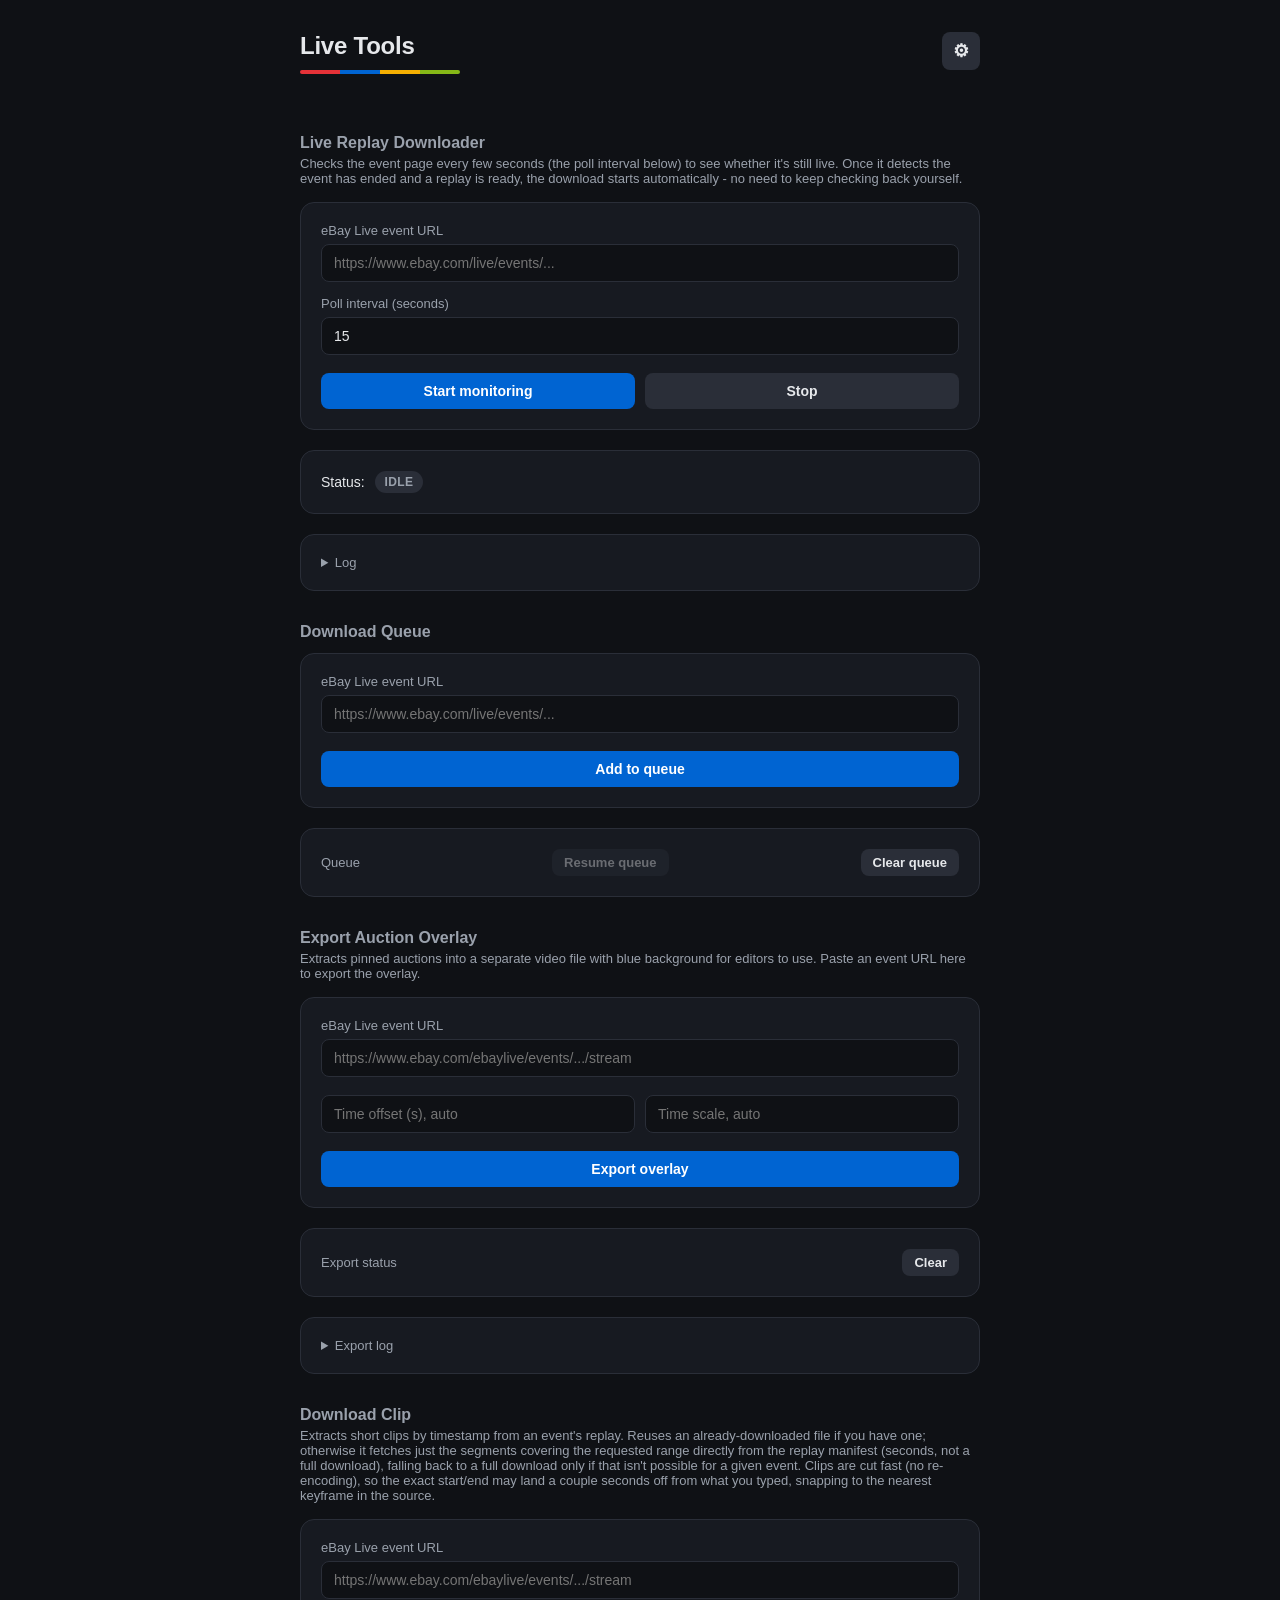
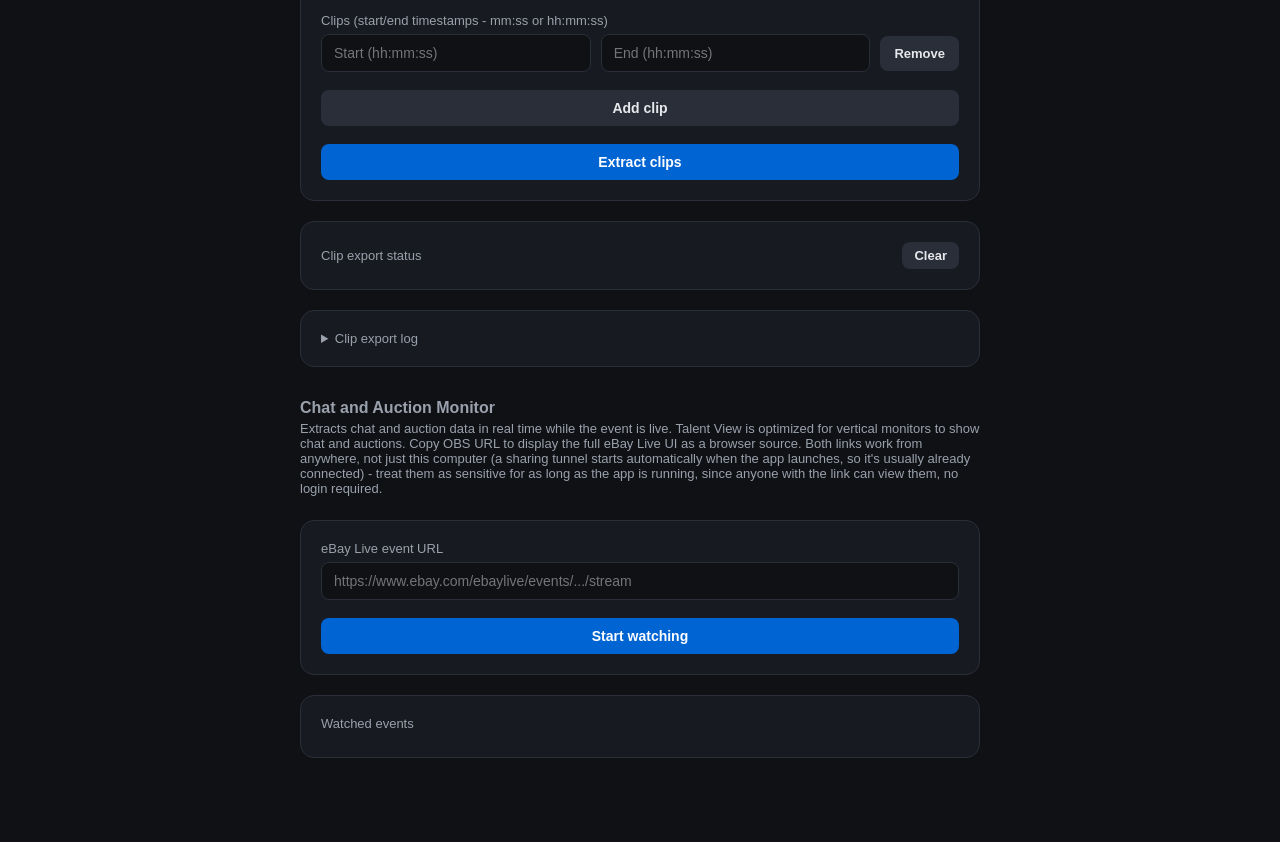
==== static/index.html @ f9d898f2 "Move tunnel status badge below description, grey out Start Watching until connected Drops the redund" ====
<!DOCTYPE html>
<html lang="en">
<head>
<meta charset="UTF-8">
<meta name="viewport" content="width=device-width, initial-scale=1.0">
<title>Live Tools</title>
<link rel="icon" type="image/png" sizes="32x32" href="/static/favicon-32.png">
<link rel="icon" type="image/png" sizes="16x16" href="/static/favicon-16.png">
<link rel="stylesheet" href="/static/app.css">
</head>
<body>
  <div class="container">
    <div class="header-row">
      <div>
        <h1>Live Tools</h1>
        <div class="brand-bar"><span></span><span></span><span></span><span></span></div>
      </div>

      <div class="settings-menu">
        <button id="settingsGearBtn" class="icon-btn" type="button" aria-label="Settings" title="Settings">⚙</button>
        <div id="settingsDropdown" class="settings-dropdown hidden">
          <label for="downloadsDirInput">Downloads folder</label>
          <p style="color: #9aa1ac; font-size: 12px; margin: -4px 0 10px;">
            Where replay downloads, clip exports, and auction overlay exports are saved.
          </p>
          <input id="downloadsDirInput" type="text" placeholder="/Users/you/Downloads/eBay Live Tools" />

          <div class="actions">
            <button id="saveSettingsBtn">Save</button>
          </div>

          <div class="settings-divider"></div>

          <div class="status-row" style="margin-bottom: 0;">
            <span id="appVersionLabel" class="version-label"></span>
            <button id="checkUpdatesBtn" class="secondary" type="button">Check for Updates</button>
          </div>
          <div id="updateResultText" class="update-result"></div>
        </div>
      </div>
    </div>

    <h2>Live Replay Downloader</h2>
    <p style="color: #9aa1ac; font-size: 13px; margin: -8px 0 16px;">
      Checks the event page every few seconds (the poll interval below) to see whether
      it's still live. Once it detects the event has ended and a replay is ready, the
      download starts automatically - no need to keep checking back yourself.
    </p>

    <div class="card">
      <label for="url">eBay Live event URL</label>
      <input id="url" type="text" placeholder="https://www.ebay.com/live/events/..." />

      <label for="interval">Poll interval (seconds)</label>
      <input id="interval" type="number" value="15" min="3" />

      <div class="actions">
        <button id="startBtn">Start monitoring</button>
        <button id="stopBtn" class="secondary">Stop</button>
      </div>
    </div>

    <div class="card">
      <div class="status-row">
        <span>Status:</span>
        <span id="statusBadge" class="badge badge-idle">IDLE</span>
      </div>

      <div id="m3u8Row" class="hidden">
        <label>Manifest URL</label>
        <input id="m3u8Url" type="text" readonly />
      </div>

      <div id="progressRow" class="hidden">
        <label>Download progress</label>
        <div class="progress-bar">
          <div id="progressFill" class="progress-fill" style="width: 0%"></div>
        </div>
        <span id="progressLabel">0%</span>
      </div>

      <div id="downloadRow" class="hidden">
        <a id="downloadLink" href="#" download>Download replay file</a>
      </div>
    </div>

    <div class="card">
      <details class="log-details">
        <summary>Log</summary>
        <div id="log" class="log"></div>
      </details>
    </div>

    <h2>Download Queue</h2>

    <div class="card">
      <label for="queueUrl">eBay Live event URL</label>
      <input id="queueUrl" type="text" placeholder="https://www.ebay.com/live/events/..." />

      <div class="actions">
        <button id="queueAddBtn">Add to queue</button>
      </div>
    </div>

    <div class="card">
      <div class="status-row">
        <label style="margin: 0;">Queue</label>
        <span id="queuePausedBadge" class="badge badge-skipped hidden">PAUSED</span>
        <button id="resumeQueueBtn" class="secondary" disabled>Resume queue</button>
        <button id="clearQueueBtn" class="secondary">Clear queue</button>
      </div>
      <div id="queueList" class="queue-list"></div>
    </div>

    <h2>Export Auction Overlay</h2>
    <p style="color: #9aa1ac; font-size: 13px; margin: -8px 0 16px;">
      Extracts pinned auctions into a separate video file with blue background for editors
      to use. Paste an event URL here to export the overlay.
    </p>

    <div class="card">
      <label for="overlayExportEventUrl">eBay Live event URL</label>
      <input id="overlayExportEventUrl" type="text" placeholder="https://www.ebay.com/ebaylive/events/.../stream" />

      <div class="actions">
        <input id="overlayExportTimeOffset" type="number" step="0.1" placeholder="Time offset (s), auto" title="Seconds to add to the video's timeline before mapping onto the event's auction data. Leave blank to use the automatic scale-only estimate." />
        <input id="overlayExportTimeScale" type="number" step="0.0001" placeholder="Time scale, auto" title="Multiplier applied to the video's timeline before mapping onto the event's auction data. Leave blank to use the automatic scale-only estimate." />
      </div>

      <div class="actions">
        <button id="overlayExportBtn">Export overlay</button>
      </div>
    </div>

    <div class="card">
      <div class="status-row">
        <label style="margin: 0;">Export status</label>
        <span id="overlayExportStatusBadge" class="badge badge-idle hidden">IDLE</span>
        <button id="overlayExportClearBtn" class="secondary">Clear</button>
      </div>

      <div id="overlayExportProgressRow" class="hidden">
        <label>Export progress</label>
        <div class="progress-bar">
          <div id="overlayExportProgressFill" class="progress-fill" style="width: 0%"></div>
        </div>
        <span id="overlayExportProgressLabel">0%</span>
      </div>

      <div id="overlayExportDownloadRow" class="hidden">
        <a id="overlayExportDownloadLink" href="#" download>Download overlay video</a>
      </div>
    </div>

    <div class="card">
      <details class="log-details">
        <summary>Export log</summary>
        <div id="overlayExportLog" class="log"></div>
      </details>
    </div>

    <h2>Download Clip</h2>
    <p style="color: #9aa1ac; font-size: 13px; margin: -8px 0 16px;">
      Extracts short clips by timestamp from an event's replay. Reuses an already-downloaded
      file if you have one; otherwise it fetches just the segments covering the requested
      range directly from the replay manifest (seconds, not a full download), falling back
      to a full download only if that isn't possible for a given event. Clips are cut fast
      (no re-encoding), so the exact start/end may land a couple seconds off from what you
      typed, snapping to the nearest keyframe in the source.
    </p>

    <div class="card">
      <label for="clipExportEventUrl">eBay Live event URL</label>
      <input id="clipExportEventUrl" type="text" placeholder="https://www.ebay.com/ebaylive/events/.../stream" />

      <label>Clips (start/end timestamps - mm:ss or hh:mm:ss)</label>
      <div id="clipRows"></div>

      <div class="actions">
        <button id="clipAddRowBtn" class="secondary" type="button">Add clip</button>
      </div>

      <div class="actions">
        <button id="clipExportBtn">Extract clips</button>
      </div>
    </div>

    <div class="card">
      <div class="status-row">
        <label style="margin: 0;">Clip export status</label>
        <span id="clipExportStatusBadge" class="badge badge-idle hidden">IDLE</span>
        <button id="clipExportClearBtn" class="secondary">Clear</button>
      </div>

      <div id="clipExportProgressRow" class="hidden">
        <label>Export progress</label>
        <div class="progress-bar">
          <div id="clipExportProgressFill" class="progress-fill" style="width: 0%"></div>
        </div>
        <span id="clipExportProgressLabel">0%</span>
      </div>

      <div id="clipResultsList" class="queue-list"></div>
    </div>

    <div class="card">
      <details class="log-details">
        <summary>Clip export log</summary>
        <div id="clipExportLog" class="log"></div>
      </details>
    </div>

    <h2>Chat and Auction Monitor</h2>
    <p style="color: #9aa1ac; font-size: 13px; margin: -8px 0 10px;">
      Extracts chat and auction data in real time while the event is live. Talent View is
      optimized for vertical monitors to show chat and auctions. Copy OBS URL to display the
      full eBay Live UI as a browser source. Both links work from anywhere, not just this
      computer (a sharing tunnel starts automatically when the app launches, so it's usually
      already connected) - treat them as sensitive for as long as the app is running, since
      anyone with the link can view them, no login required.
    </p>
    <div class="status-row" style="margin: -2px 0 16px;">
      <span id="tunnelStatusBadge" class="badge badge-idle hidden">IDLE</span>
    </div>

    <div class="card">
      <label for="liveEventUrl">eBay Live event URL</label>
      <input id="liveEventUrl" type="text" placeholder="https://www.ebay.com/ebaylive/events/.../stream" />

      <div class="actions">
        <button id="liveStartBtn">Start watching</button>
      </div>
    </div>

    <div class="card">
      <label>Watched events</label>
      <div id="liveEventsList" class="queue-list"></div>
    </div>
  </div>

  <script src="/static/app.js"></script>
  <script src="/static/live.js"></script>
</body>
</html>
---- static/app.css ----
:root {
  --ebay-red: #e53238;
  --ebay-red-bright: #f54e54;
  --ebay-blue: #0064d2;
  --ebay-blue-bright: #4d9fff;
  --ebay-blue-hover: #0050a8;
  --ebay-yellow: #f5af02;
  --ebay-green: #86b817;
}

* {
  box-sizing: border-box;
}

body {
  margin: 0;
  font-family: -apple-system, BlinkMacSystemFont, "Segoe UI", Roboto, sans-serif;
  background: #0f1115;
  color: #e6e8eb;
}

.container {
  max-width: 720px;
  margin: 0 auto;
  padding: 32px 20px 64px;
}

h1 {
  font-size: 24px;
  font-weight: 800;
  letter-spacing: -0.01em;
  margin: 0 0 10px;
}

.header-row {
  display: flex;
  justify-content: space-between;
  align-items: flex-start;
  gap: 16px;
}

.settings-menu {
  position: relative;
  flex-shrink: 0;
}

.icon-btn {
  flex: none;
  width: 38px;
  height: 38px;
  padding: 0;
  display: flex;
  align-items: center;
  justify-content: center;
  font-size: 18px;
  line-height: 1;
  background: #2a2e38;
  color: #e6e8eb;
  border-radius: 8px;
}

.icon-btn:hover {
  background: #363c49;
}

.settings-dropdown {
  position: absolute;
  top: 100%;
  right: 0;
  margin-top: 8px;
  width: 280px;
  z-index: 10;
  background: #171a21;
  border: 1px solid #2a2e38;
  border-radius: 14px;
  padding: 16px;
  box-shadow: 0 12px 28px rgba(0, 0, 0, 0.45);
}

.settings-divider {
  border-top: 1px solid #2a2e38;
  margin: 16px 0;
}

.version-label {
  color: #565d6b;
  font-size: 12px;
}

.update-result {
  margin-top: 10px;
  font-size: 13px;
  color: #9aa1ac;
}

.update-result a {
  color: var(--ebay-blue-bright);
  font-weight: 600;
  text-decoration: none;
}

/* A quiet nod to eBay's four logo colors, without pulling in an actual
   logo/image asset - just a thin brand-colored bar under the title. */
.brand-bar {
  display: flex;
  width: 160px;
  height: 4px;
  border-radius: 999px;
  overflow: hidden;
  margin-bottom: 28px;
}
.brand-bar span {
  flex: 1;
}
.brand-bar span:nth-child(1) { background: var(--ebay-red); }
.brand-bar span:nth-child(2) { background: var(--ebay-blue); }
.brand-bar span:nth-child(3) { background: var(--ebay-yellow); }
.brand-bar span:nth-child(4) { background: var(--ebay-green); }

h2 {
  font-size: 16px;
  margin: 32px 0 12px;
  color: #9aa1ac;
}

.card {
  background: #171a21;
  border: 1px solid #2a2e38;
  border-radius: 14px;
  padding: 20px;
  margin-bottom: 20px;
}

label {
  display: block;
  font-size: 13px;
  color: #9aa1ac;
  margin-bottom: 6px;
  margin-top: 14px;
}

label:first-child {
  margin-top: 0;
}

input[type="text"],
input[type="number"],
select {
  width: 100%;
  padding: 10px 12px;
  background: #0f1115;
  border: 1px solid #2a2e38;
  border-radius: 8px;
  color: #e6e8eb;
  font-size: 14px;
}

input[type="text"]:focus,
input[type="number"]:focus,
select:focus {
  outline: none;
  border-color: var(--ebay-blue);
}

input[readonly] {
  color: #9aa1ac;
}

.actions {
  display: flex;
  gap: 10px;
  margin-top: 18px;
}

button {
  flex: 1;
  padding: 10px 16px;
  border-radius: 8px;
  border: none;
  font-size: 14px;
  font-weight: 600;
  cursor: pointer;
  background: var(--ebay-blue);
  color: white;
  transition: background 0.15s ease;
}

button:hover:not(:disabled) {
  background: var(--ebay-blue-hover);
}

button.secondary {
  background: #2a2e38;
  color: #e6e8eb;
}

button.secondary:hover:not(:disabled) {
  background: #363c49;
}

.status-row button {
  flex: none;
  margin-left: auto;
  padding: 6px 12px;
  font-size: 13px;
}

button:disabled {
  opacity: 0.4;
  cursor: not-allowed;
}

.status-row {
  display: flex;
  align-items: center;
  gap: 10px;
  font-size: 14px;
}

.badge {
  display: inline-block;
  padding: 4px 10px;
  border-radius: 999px;
  font-size: 12px;
  font-weight: 700;
  letter-spacing: 0.03em;
}

.badge-idle { background: #2a2e38; color: #9aa1ac; }
.badge-waiting { background: #3a2f12; color: var(--ebay-yellow); }
.badge-live { background: #1f3310; color: var(--ebay-green); }
.badge-ended { background: #3a2c18; color: #f97316; }
.badge-downloading { background: #0d2a4a; color: var(--ebay-blue-bright); }
.badge-done { background: #1f3310; color: var(--ebay-green); }
.badge-error { background: #3a1517; color: var(--ebay-red-bright); }
.badge-queued { background: #2a2e38; color: #9aa1ac; }
.badge-active { background: #0d2a4a; color: var(--ebay-blue-bright); }
.badge-skipped { background: #3a2f12; color: var(--ebay-yellow); }

.hidden {
  display: none;
}

.progress-bar {
  width: 100%;
  height: 10px;
  background: #0f1115;
  border-radius: 6px;
  overflow: hidden;
  border: 1px solid #2a2e38;
}

.progress-fill {
  height: 100%;
  background: var(--ebay-blue);
  transition: width 0.3s ease;
}

#progressLabel {
  display: block;
  margin-top: 6px;
  font-size: 12px;
  color: #9aa1ac;
}

.log-details summary {
  font-size: 13px;
  color: #9aa1ac;
  cursor: pointer;
  user-select: none;
}

.log-details[open] summary {
  margin-bottom: 14px;
}

.log {
  height: 240px;
  overflow-y: auto;
  background: #0f1115;
  border: 1px solid #2a2e38;
  border-radius: 6px;
  padding: 10px 12px;
  font-family: ui-monospace, SFMono-Regular, Menlo, monospace;
  font-size: 12px;
  line-height: 1.6;
  color: #9aa1ac;
}

.log-entry {
  white-space: pre-wrap;
  word-break: break-word;
}

.log-entry .ts {
  color: #565d6b;
  margin-right: 8px;
}

#downloadLink {
  display: inline-block;
  color: var(--ebay-blue-bright);
  font-weight: 600;
  text-decoration: none;
}

.queue-list {
  display: flex;
  flex-direction: column;
  gap: 8px;
  max-height: 260px;
  overflow-y: auto;
}

.queue-list-empty {
  color: #565d6b;
  font-size: 13px;
}

.queue-item {
  display: flex;
  align-items: center;
  justify-content: space-between;
  gap: 12px;
  padding: 8px 10px;
  background: #0f1115;
  border: 1px solid #2a2e38;
  border-radius: 6px;
}

.queue-item-url {
  font-family: ui-monospace, SFMono-Regular, Menlo, monospace;
  font-size: 12px;
  color: #9aa1ac;
  overflow: hidden;
  text-overflow: ellipsis;
  white-space: nowrap;
}

.live-event-item {
  display: flex;
  flex-direction: column;
  gap: 8px;
  padding: 10px 12px;
  background: #0f1115;
  border: 1px solid #2a2e38;
  border-radius: 6px;
}

.live-event-item-header {
  display: flex;
  align-items: center;
  justify-content: space-between;
  gap: 10px;
}

.live-event-item-id {
  font-family: ui-monospace, SFMono-Regular, Menlo, monospace;
  font-size: 13px;
}

.live-event-item-actions {
  display: flex;
  gap: 8px;
  align-items: center;
}

.live-event-item-actions button {
  flex: none;
  padding: 6px 12px;
  font-size: 12px;
}

.live-event-item-link {
  font-size: 12px;
  color: var(--ebay-blue-bright);
  text-decoration: none;
  font-weight: 600;
}

.clip-row {
  display: flex;
  gap: 10px;
  align-items: center;
  margin-bottom: 10px;
}

.clip-row input {
  flex: 1;
  margin-bottom: 0;
}

.clip-row button {
  flex: none;
  padding: 10px 14px;
  font-size: 13px;
}
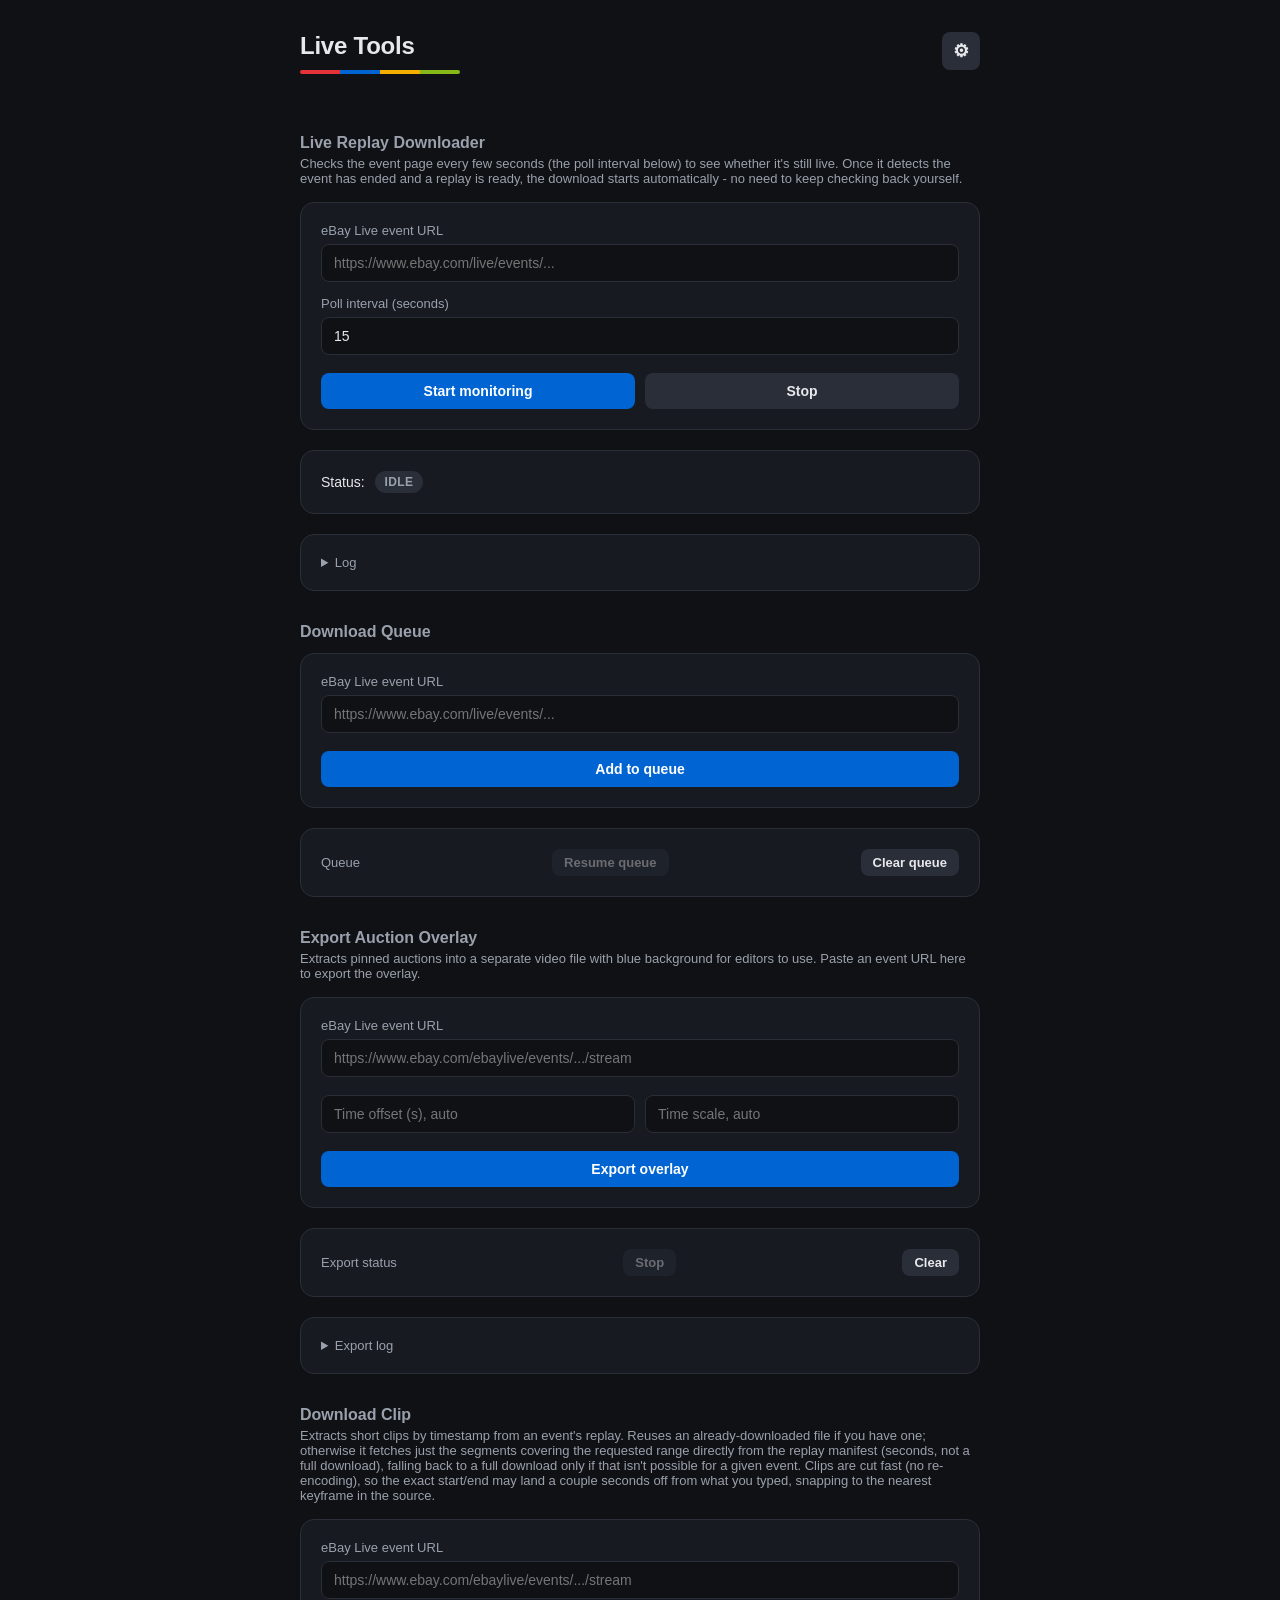
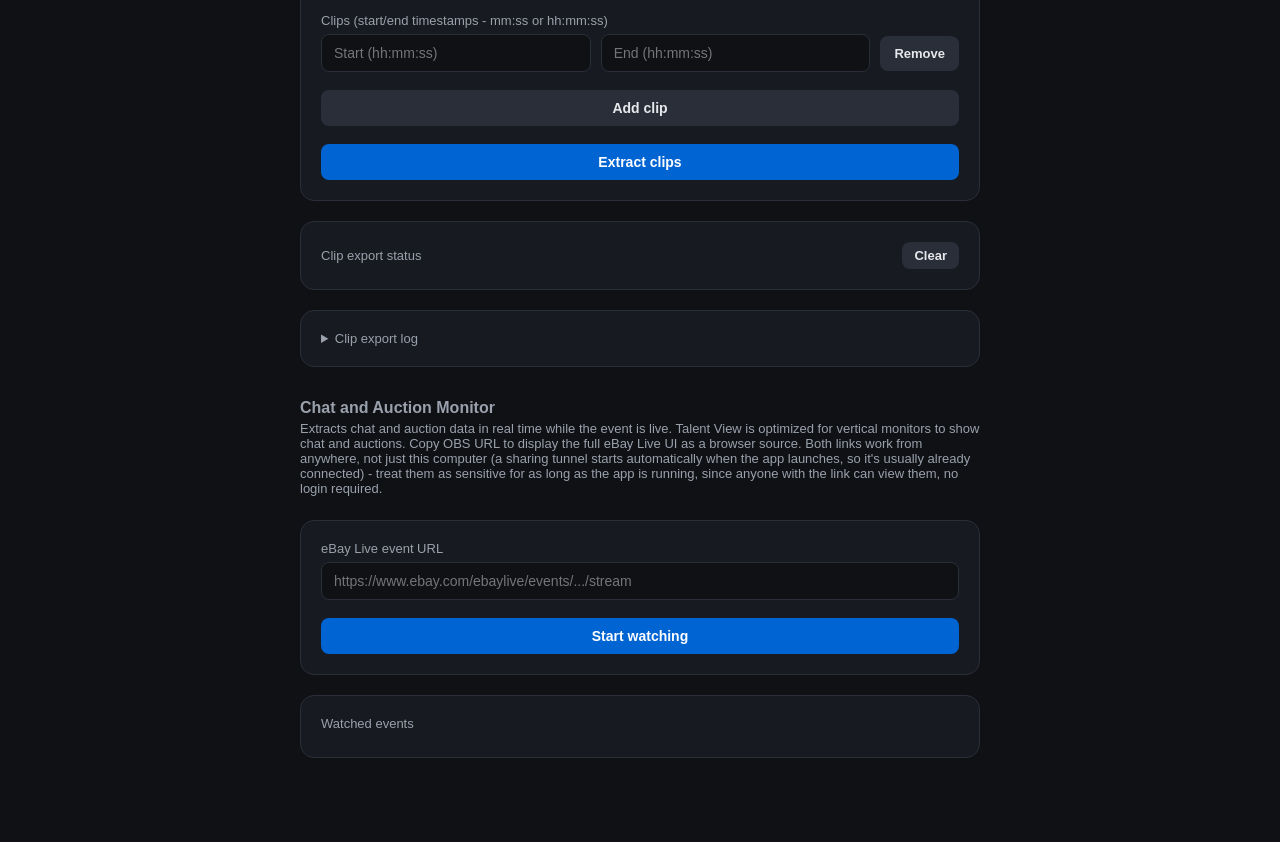
==== commit 872b85b6: "Fix Export Auction Overlay hanging for the rest of the event when eBay's backend stops responding mi" ====
--- a/static/index.html
+++ b/static/index.html
@@ -136,6 +136,7 @@
       <div class="status-row">
         <label style="margin: 0;">Export status</label>
         <span id="overlayExportStatusBadge" class="badge badge-idle hidden">IDLE</span>
+        <button id="overlayExportStopBtn" class="secondary" disabled>Stop</button>
         <button id="overlayExportClearBtn" class="secondary">Clear</button>
       </div>
 
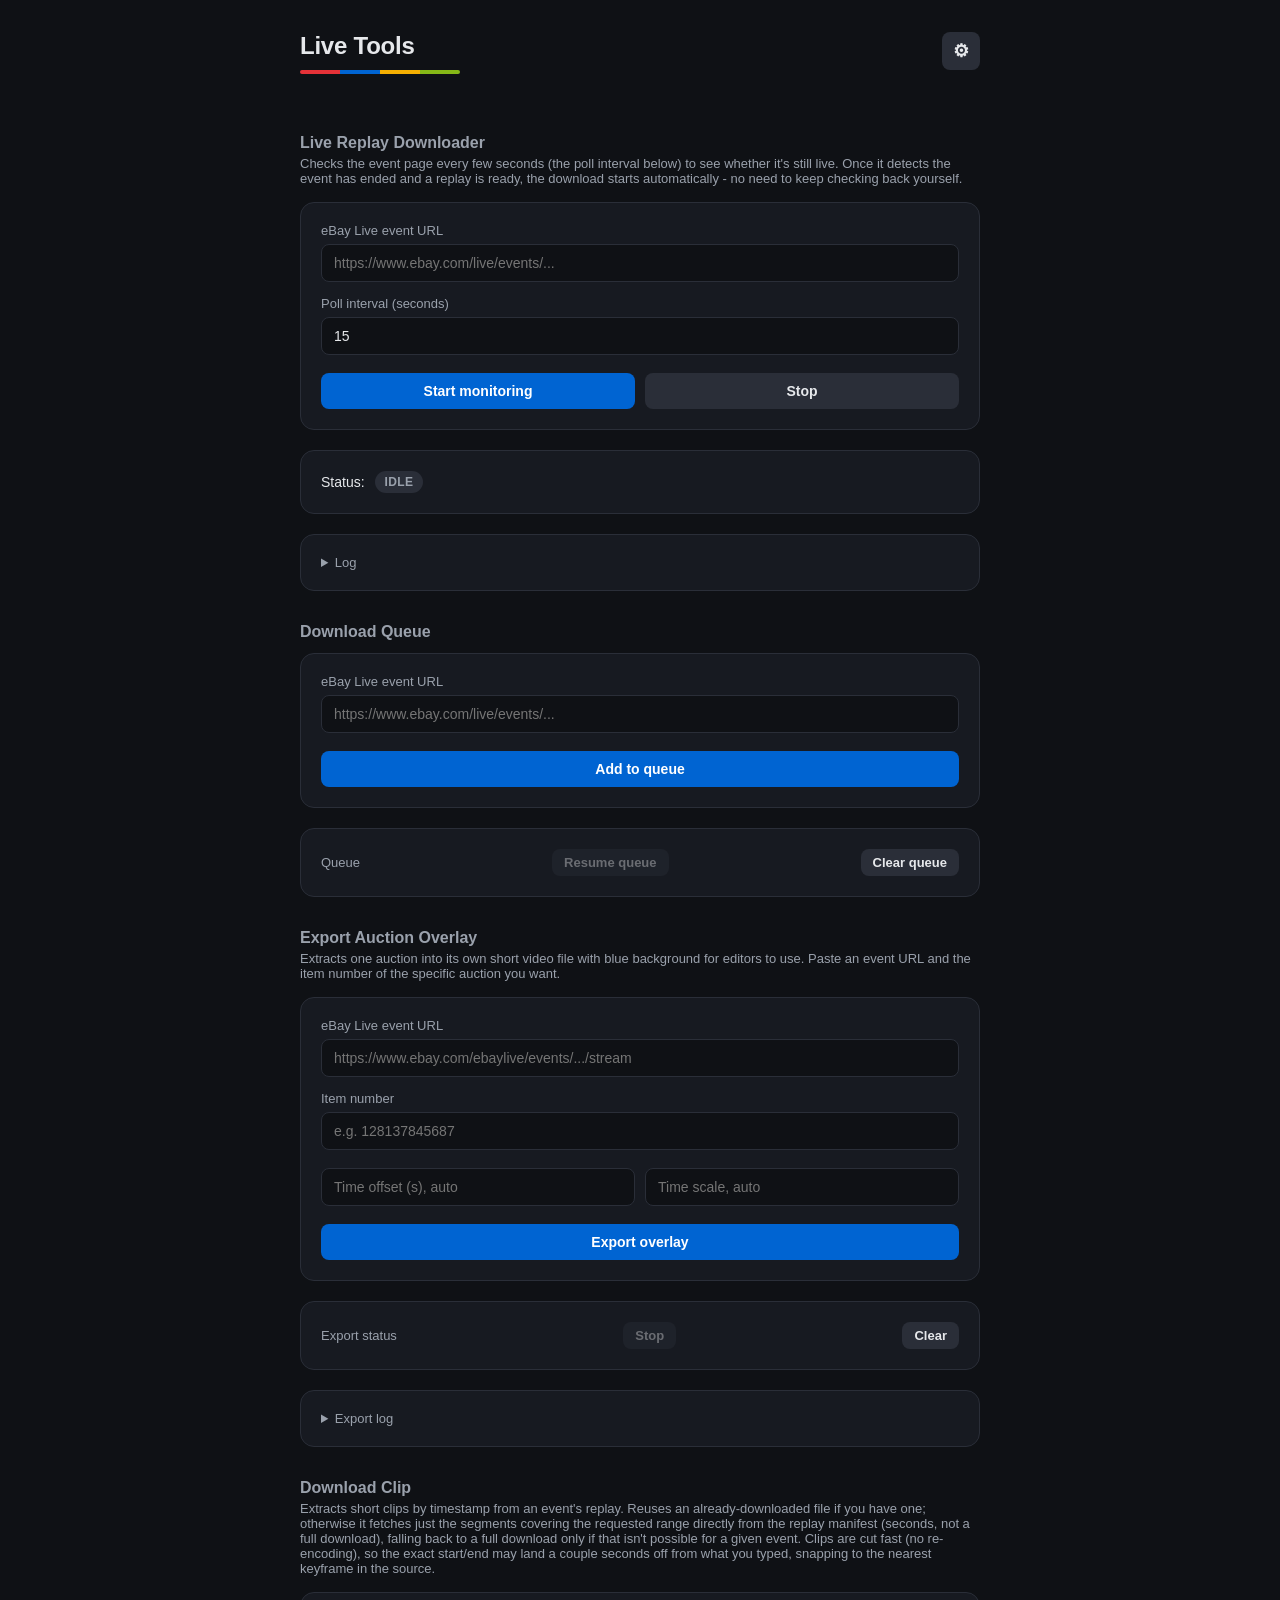
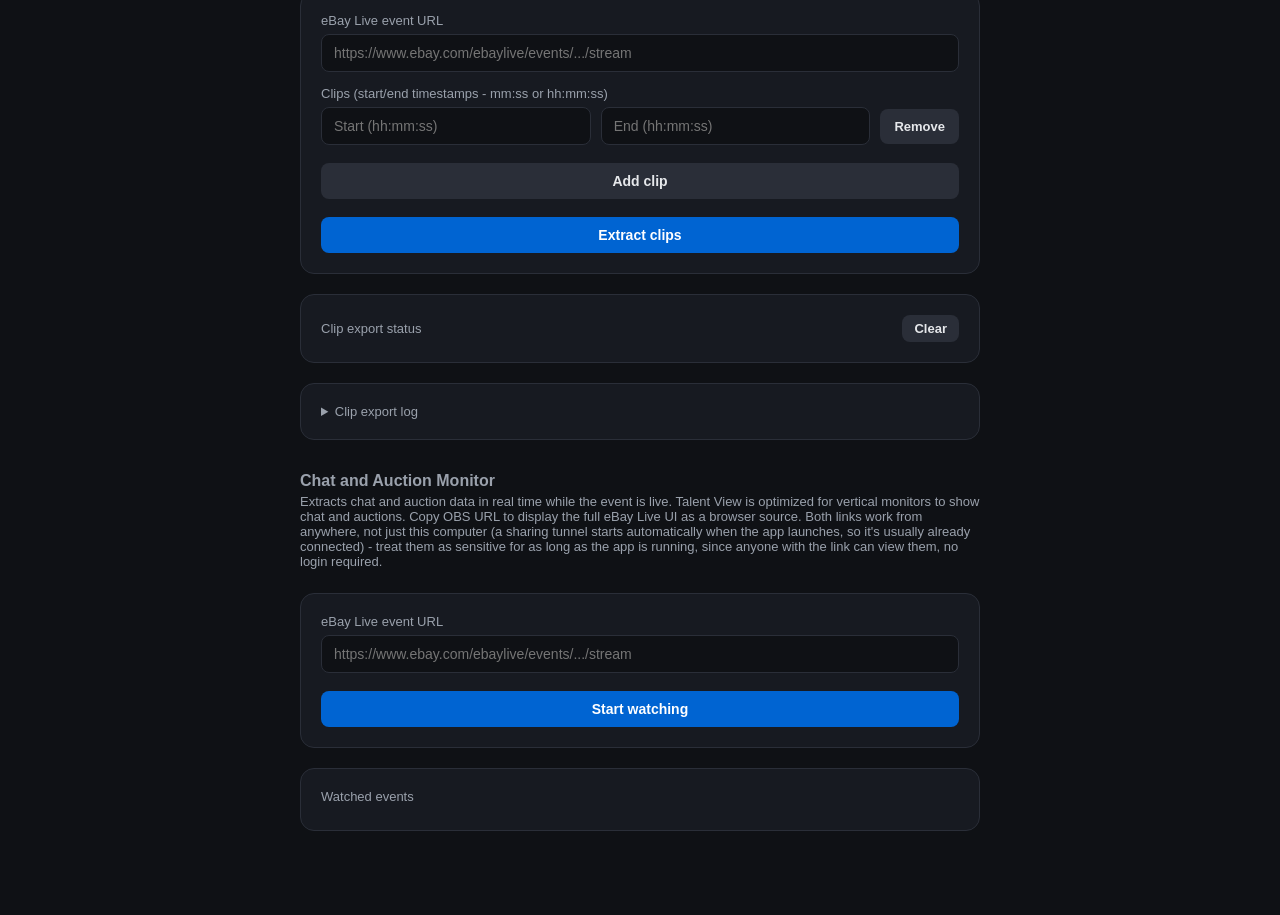
==== commit 56c1f378: "Replace whole-event overlay export with export-by-item-number Exporting the entire event's overlay w" ====
--- a/static/index.html
+++ b/static/index.html
@@ -114,13 +114,16 @@
 
     <h2>Export Auction Overlay</h2>
     <p style="color: #9aa1ac; font-size: 13px; margin: -8px 0 16px;">
-      Extracts pinned auctions into a separate video file with blue background for editors
-      to use. Paste an event URL here to export the overlay.
+      Extracts one auction into its own short video file with blue background for editors
+      to use. Paste an event URL and the item number of the specific auction you want.
     </p>
 
     <div class="card">
       <label for="overlayExportEventUrl">eBay Live event URL</label>
       <input id="overlayExportEventUrl" type="text" placeholder="https://www.ebay.com/ebaylive/events/.../stream" />
+
+      <label for="overlayExportListingId">Item number</label>
+      <input id="overlayExportListingId" type="text" placeholder="e.g. 128137845687" />
 
       <div class="actions">
         <input id="overlayExportTimeOffset" type="number" step="0.1" placeholder="Time offset (s), auto" title="Seconds to add to the video's timeline before mapping onto the event's auction data. Leave blank to use the automatic scale-only estimate." />
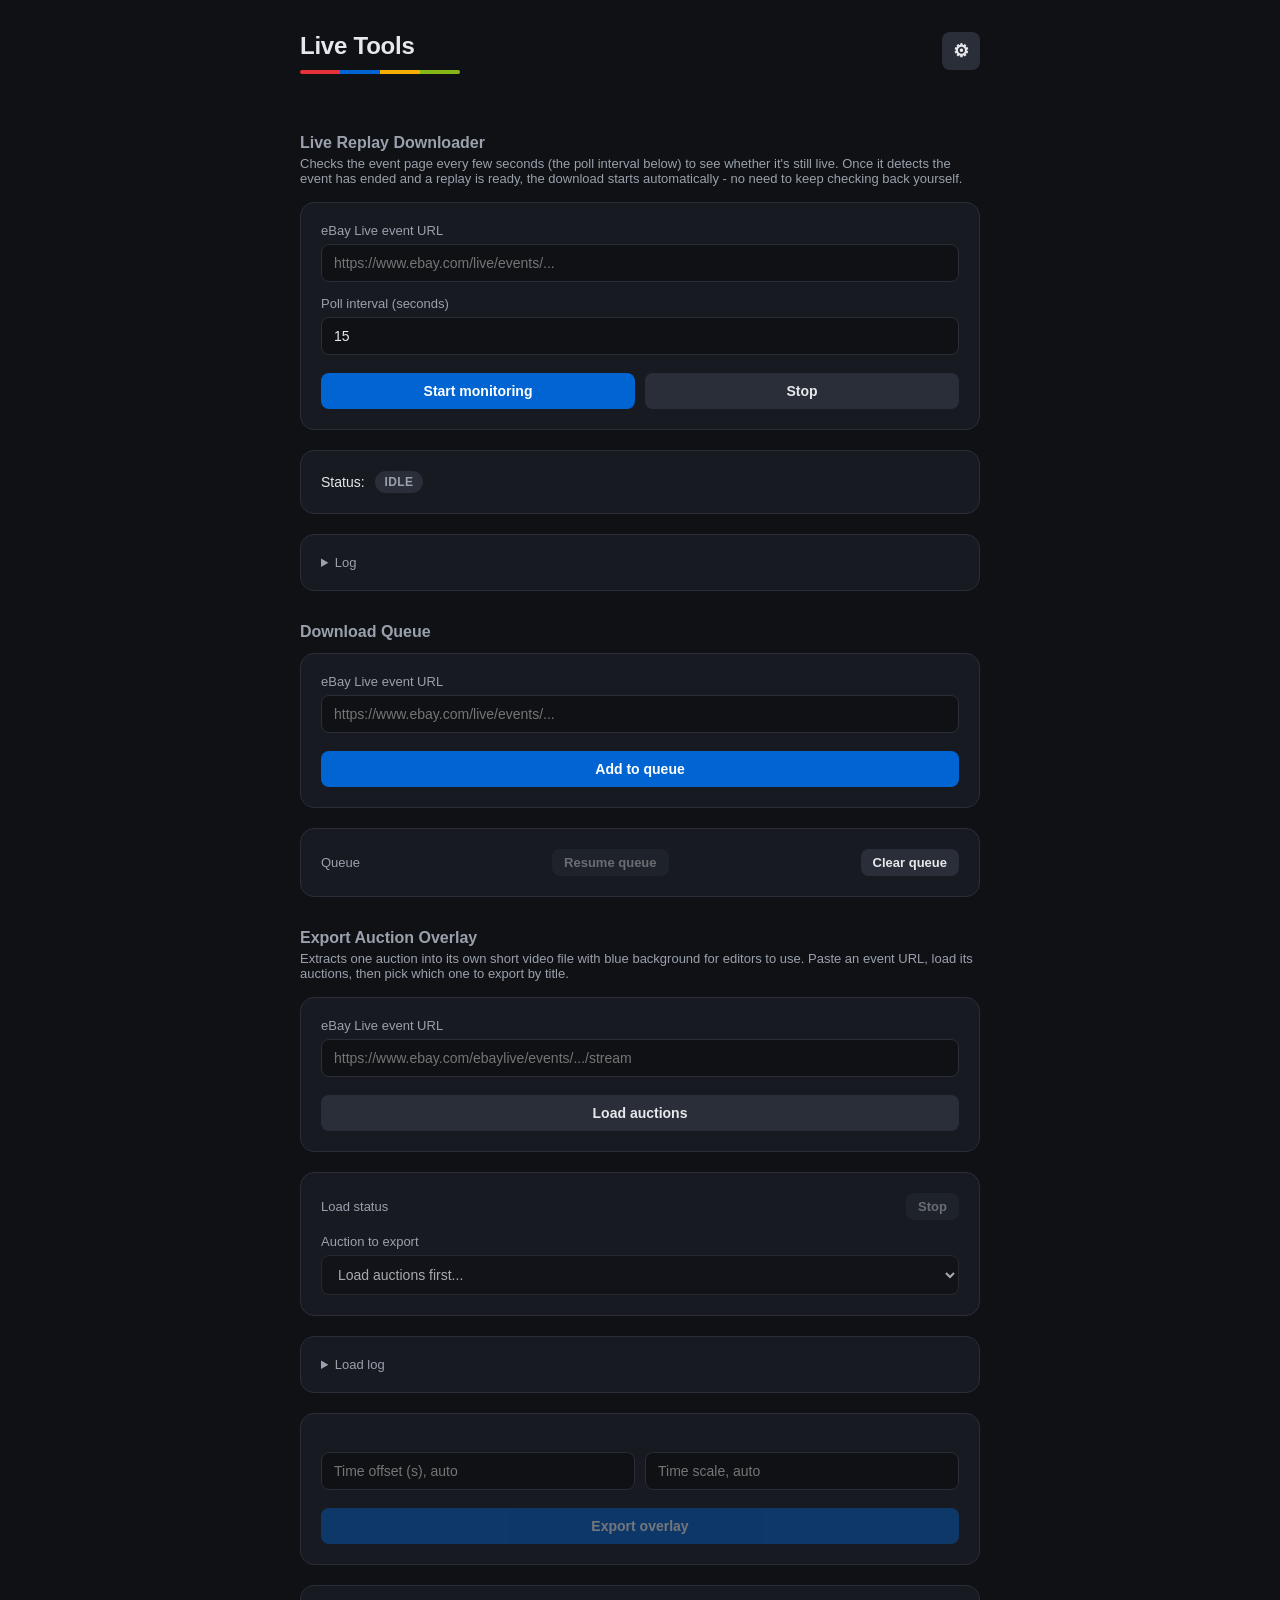
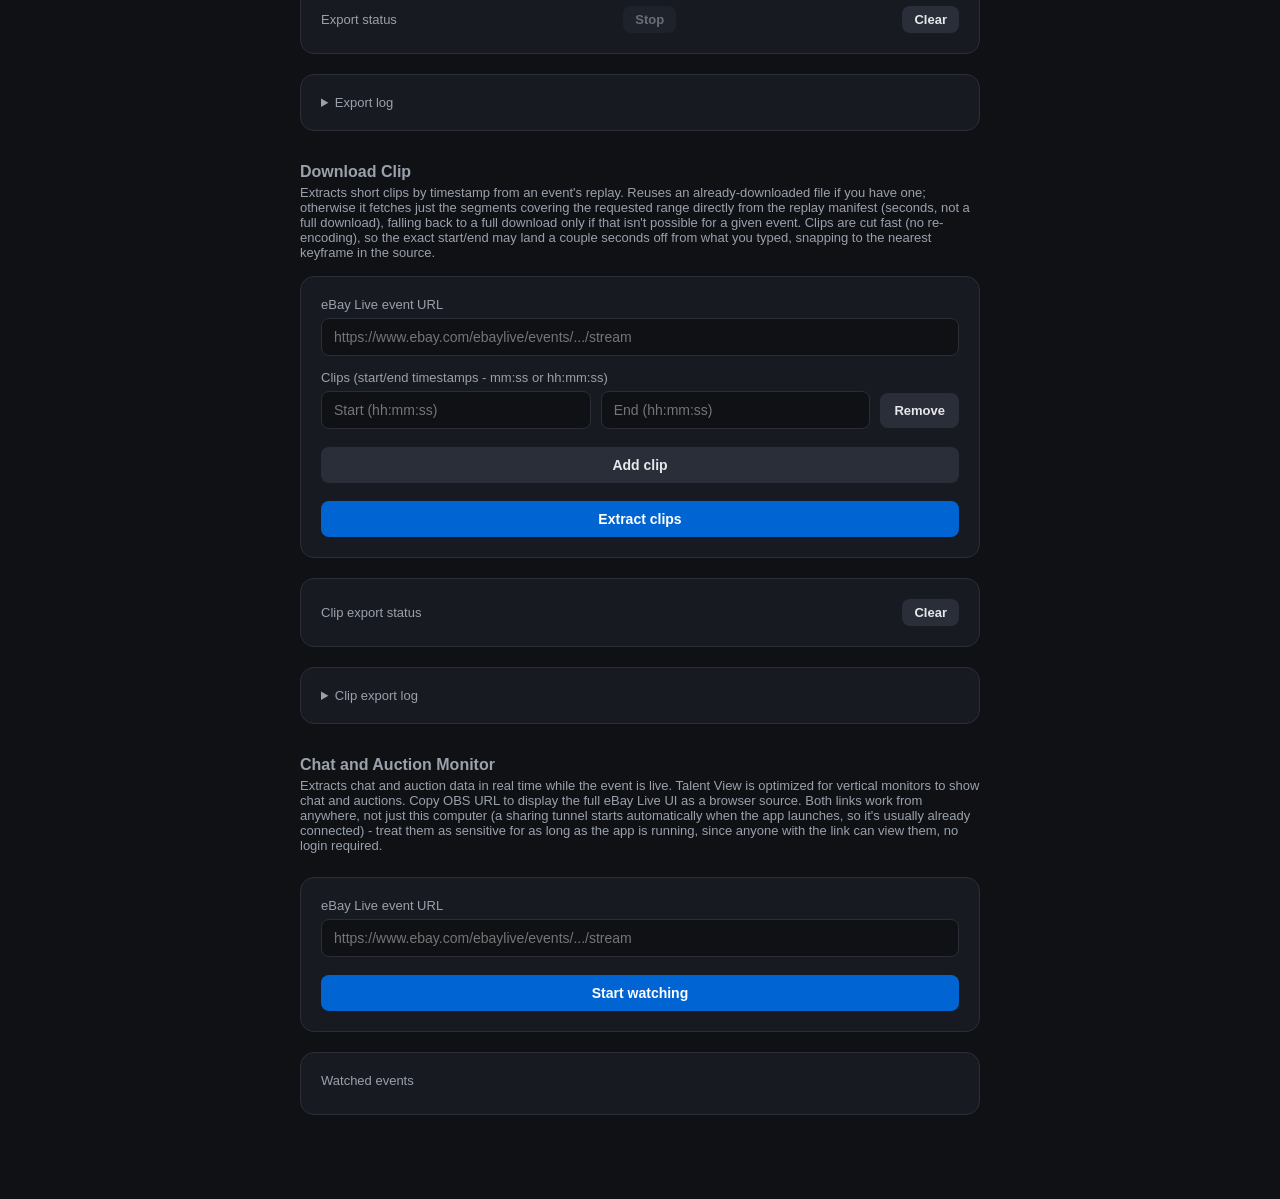
==== commit ddd8ce7c: "Replace item-number input with a title dropdown, fetched once and cached Typing an item number requi" ====
--- a/static/index.html
+++ b/static/index.html
@@ -115,23 +115,54 @@
     <h2>Export Auction Overlay</h2>
     <p style="color: #9aa1ac; font-size: 13px; margin: -8px 0 16px;">
       Extracts one auction into its own short video file with blue background for editors
-      to use. Paste an event URL and the item number of the specific auction you want.
+      to use. Paste an event URL, load its auctions, then pick which one to export by title.
     </p>
 
     <div class="card">
       <label for="overlayExportEventUrl">eBay Live event URL</label>
       <input id="overlayExportEventUrl" type="text" placeholder="https://www.ebay.com/ebaylive/events/.../stream" />
 
-      <label for="overlayExportListingId">Item number</label>
-      <input id="overlayExportListingId" type="text" placeholder="e.g. 128137845687" />
-
+      <div class="actions">
+        <button id="overlayItemsLoadBtn" class="secondary" type="button">Load auctions</button>
+      </div>
+    </div>
+
+    <div class="card">
+      <div class="status-row">
+        <label style="margin: 0;">Load status</label>
+        <span id="overlayItemsStatusBadge" class="badge badge-idle hidden">IDLE</span>
+        <button id="overlayItemsStopBtn" class="secondary" disabled>Stop</button>
+      </div>
+
+      <div id="overlayItemsProgressRow" class="hidden">
+        <label>Load progress</label>
+        <div class="progress-bar">
+          <div id="overlayItemsProgressFill" class="progress-fill" style="width: 0%"></div>
+        </div>
+        <span id="overlayItemsProgressLabel">0%</span>
+      </div>
+
+      <label for="overlayExportListingSelect">Auction to export</label>
+      <select id="overlayExportListingSelect" disabled>
+        <option value="">Load auctions first...</option>
+      </select>
+    </div>
+
+    <div class="card">
+      <details class="log-details">
+        <summary>Load log</summary>
+        <div id="overlayItemsLog" class="log"></div>
+      </details>
+    </div>
+
+    <div class="card">
       <div class="actions">
         <input id="overlayExportTimeOffset" type="number" step="0.1" placeholder="Time offset (s), auto" title="Seconds to add to the video's timeline before mapping onto the event's auction data. Leave blank to use the automatic scale-only estimate." />
         <input id="overlayExportTimeScale" type="number" step="0.0001" placeholder="Time scale, auto" title="Multiplier applied to the video's timeline before mapping onto the event's auction data. Leave blank to use the automatic scale-only estimate." />
       </div>
 
       <div class="actions">
-        <button id="overlayExportBtn">Export overlay</button>
+        <button id="overlayExportBtn" disabled>Export overlay</button>
       </div>
     </div>
 
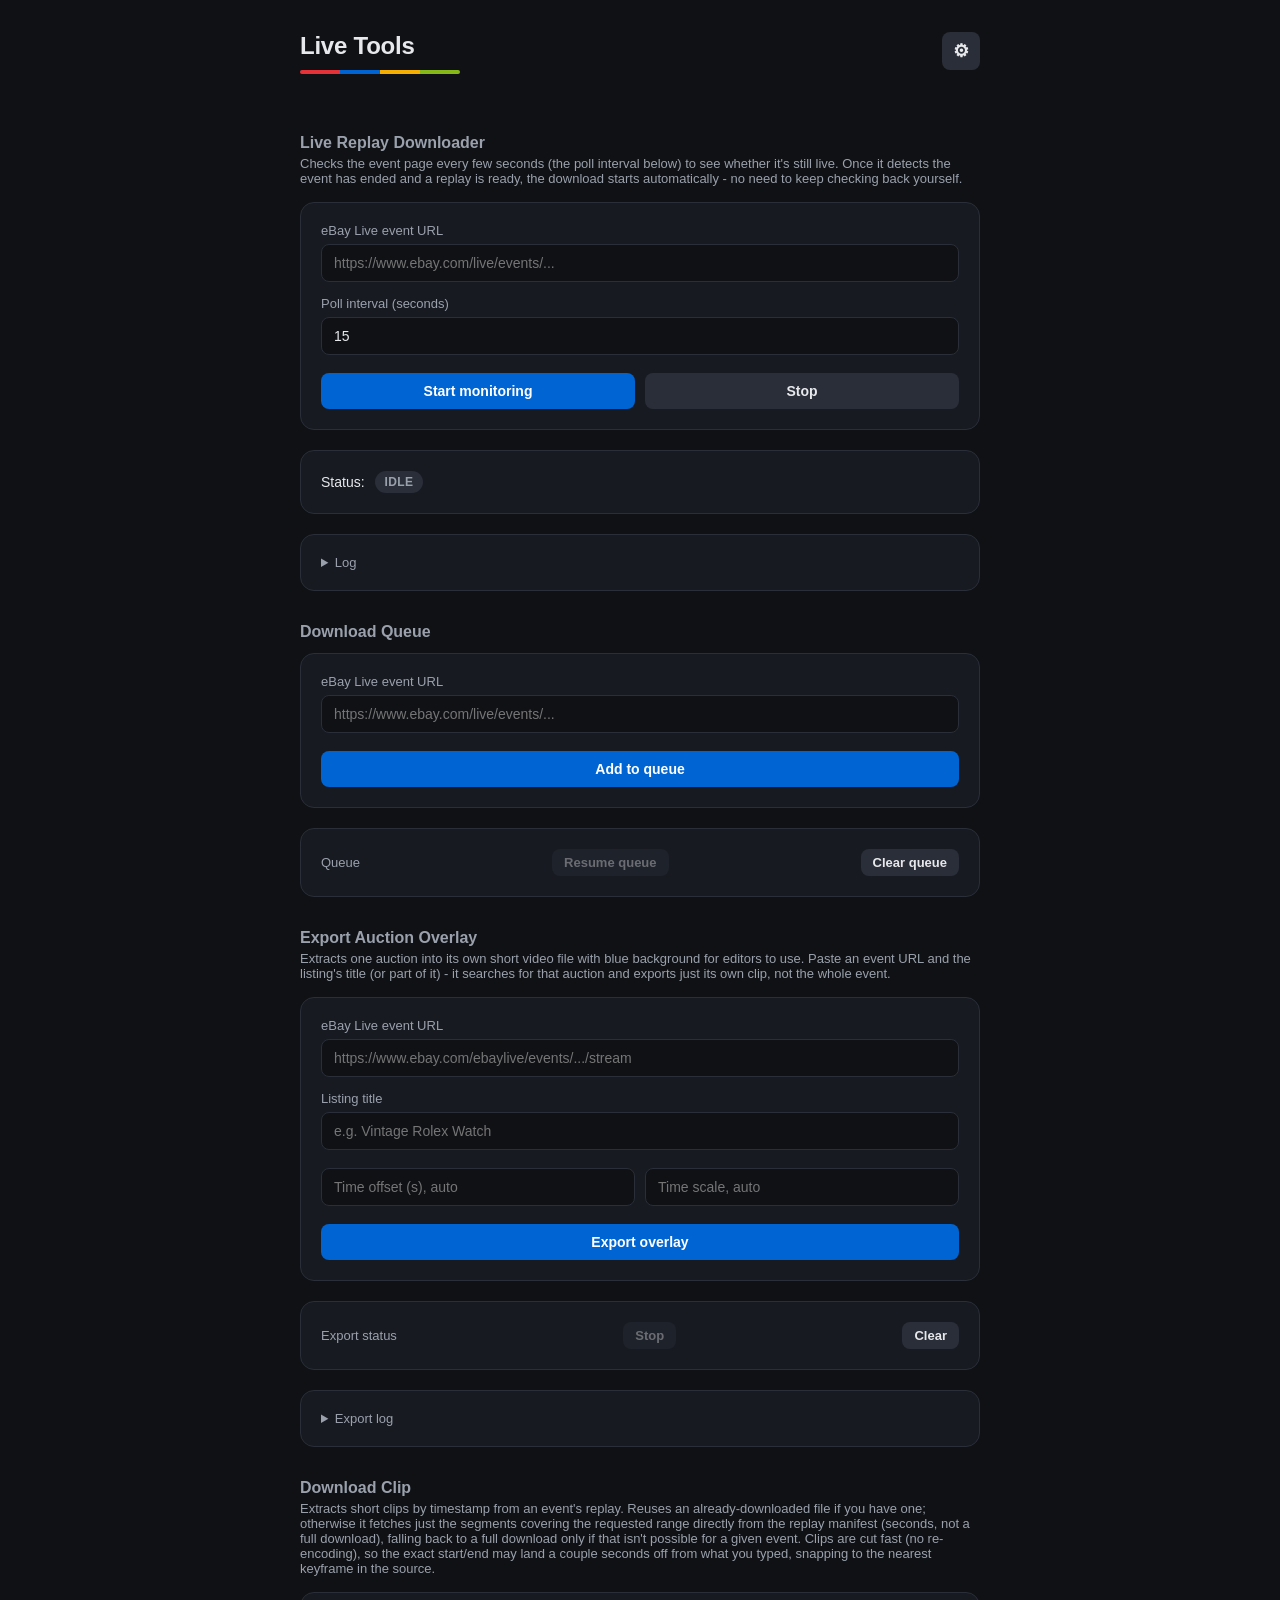
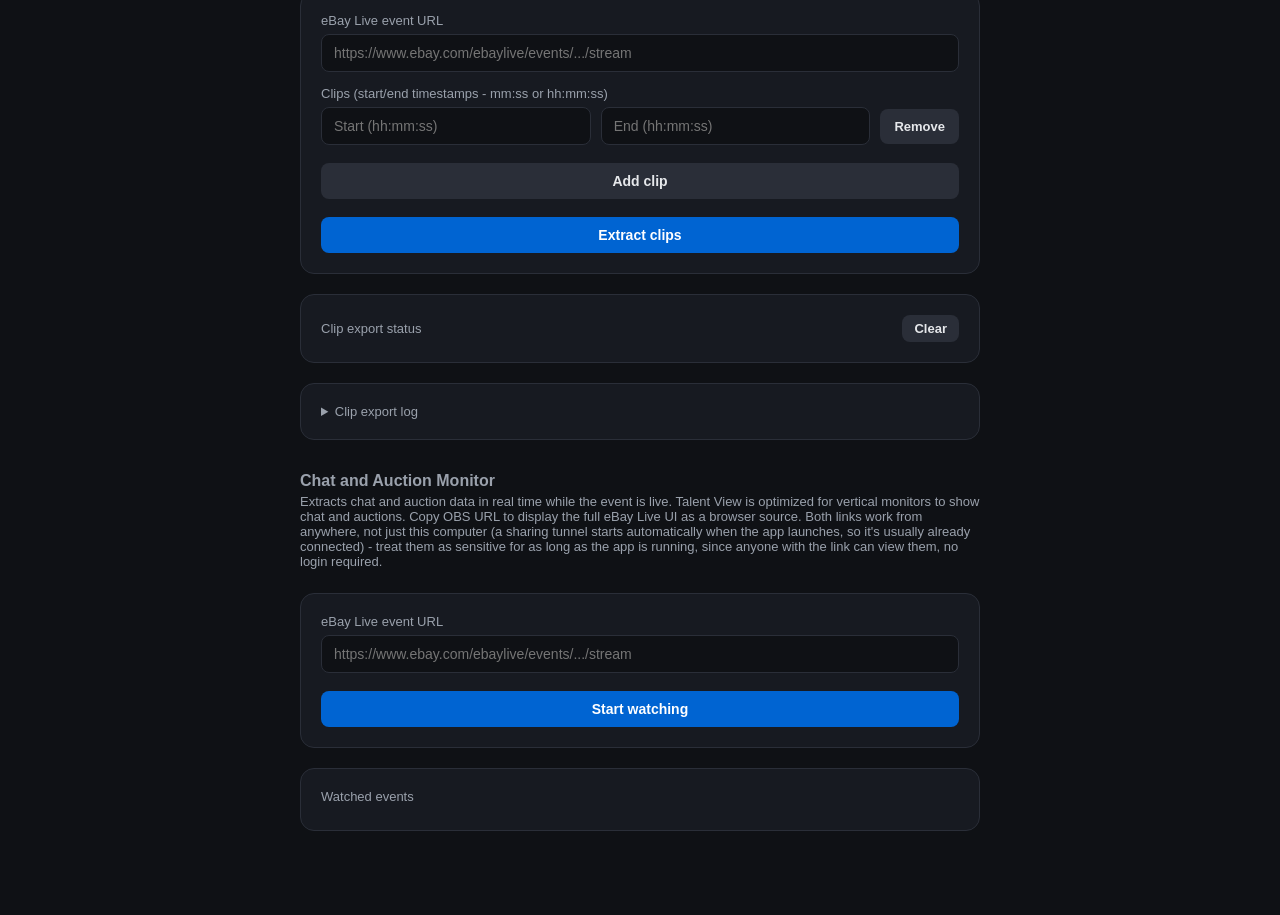
==== commit 39fad30a: "Replace the item-number dropdown with a title search that stops early The dropdown still required th" ====
--- a/static/index.html
+++ b/static/index.html
@@ -115,54 +115,24 @@
     <h2>Export Auction Overlay</h2>
     <p style="color: #9aa1ac; font-size: 13px; margin: -8px 0 16px;">
       Extracts one auction into its own short video file with blue background for editors
-      to use. Paste an event URL, load its auctions, then pick which one to export by title.
+      to use. Paste an event URL and the listing's title (or part of it) - it searches for
+      that auction and exports just its own clip, not the whole event.
     </p>
 
     <div class="card">
       <label for="overlayExportEventUrl">eBay Live event URL</label>
       <input id="overlayExportEventUrl" type="text" placeholder="https://www.ebay.com/ebaylive/events/.../stream" />
 
-      <div class="actions">
-        <button id="overlayItemsLoadBtn" class="secondary" type="button">Load auctions</button>
-      </div>
-    </div>
-
-    <div class="card">
-      <div class="status-row">
-        <label style="margin: 0;">Load status</label>
-        <span id="overlayItemsStatusBadge" class="badge badge-idle hidden">IDLE</span>
-        <button id="overlayItemsStopBtn" class="secondary" disabled>Stop</button>
-      </div>
-
-      <div id="overlayItemsProgressRow" class="hidden">
-        <label>Load progress</label>
-        <div class="progress-bar">
-          <div id="overlayItemsProgressFill" class="progress-fill" style="width: 0%"></div>
-        </div>
-        <span id="overlayItemsProgressLabel">0%</span>
-      </div>
-
-      <label for="overlayExportListingSelect">Auction to export</label>
-      <select id="overlayExportListingSelect" disabled>
-        <option value="">Load auctions first...</option>
-      </select>
-    </div>
-
-    <div class="card">
-      <details class="log-details">
-        <summary>Load log</summary>
-        <div id="overlayItemsLog" class="log"></div>
-      </details>
-    </div>
-
-    <div class="card">
+      <label for="overlayExportTitleQuery">Listing title</label>
+      <input id="overlayExportTitleQuery" type="text" placeholder="e.g. Vintage Rolex Watch" />
+
       <div class="actions">
         <input id="overlayExportTimeOffset" type="number" step="0.1" placeholder="Time offset (s), auto" title="Seconds to add to the video's timeline before mapping onto the event's auction data. Leave blank to use the automatic scale-only estimate." />
         <input id="overlayExportTimeScale" type="number" step="0.0001" placeholder="Time scale, auto" title="Multiplier applied to the video's timeline before mapping onto the event's auction data. Leave blank to use the automatic scale-only estimate." />
       </div>
 
       <div class="actions">
-        <button id="overlayExportBtn" disabled>Export overlay</button>
+        <button id="overlayExportBtn">Export overlay</button>
       </div>
     </div>
 
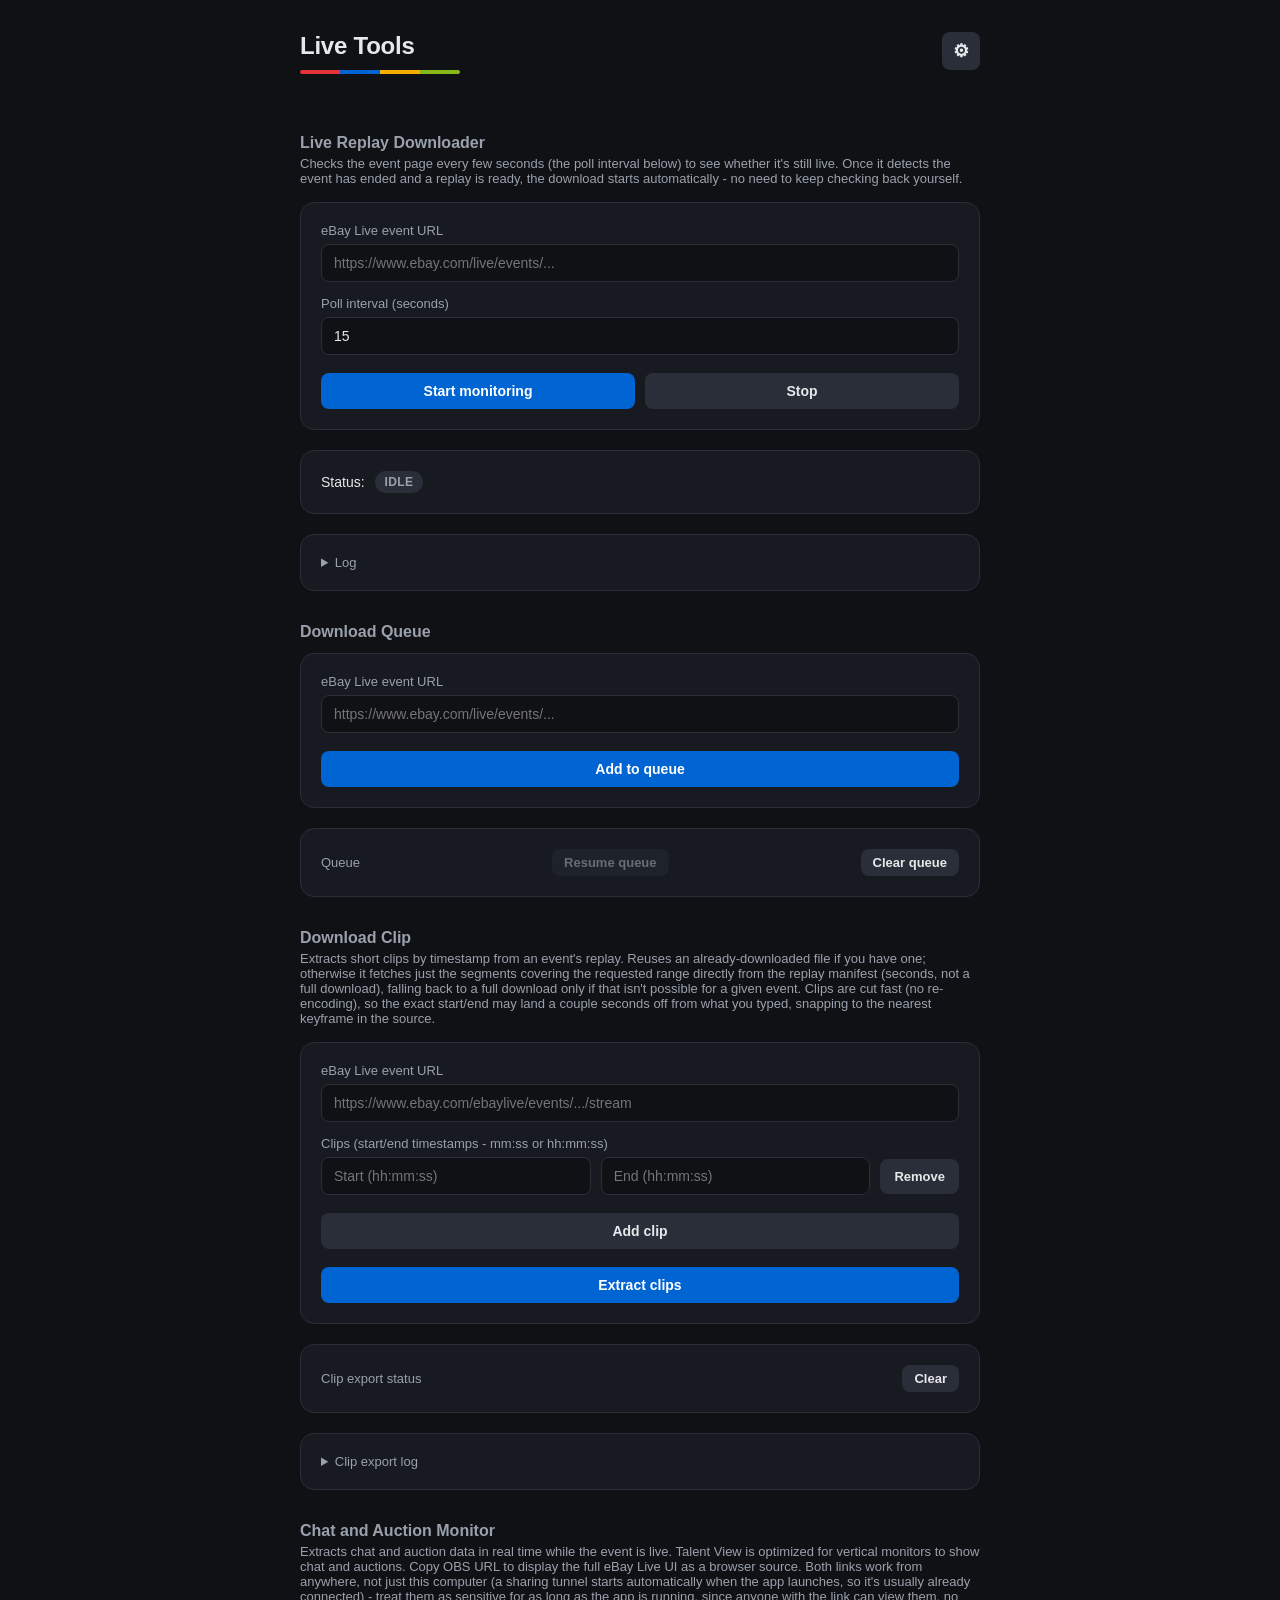
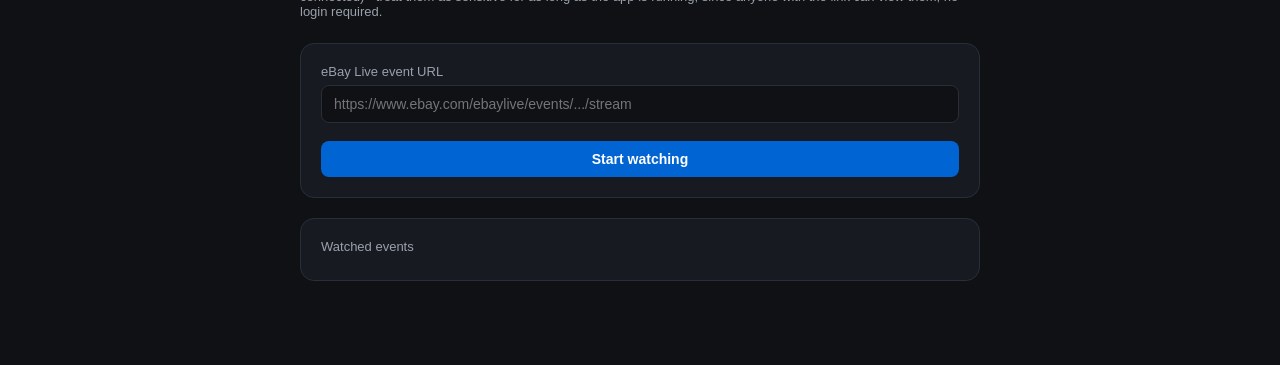
==== commit 5806abcb: "Keep Export Auction Overlay dev-server-only, out of the next release Its design is still actively ch" ====
--- a/static/index.html
+++ b/static/index.html
@@ -112,56 +112,60 @@
       <div id="queueList" class="queue-list"></div>
     </div>
 
-    <h2>Export Auction Overlay</h2>
-    <p style="color: #9aa1ac; font-size: 13px; margin: -8px 0 16px;">
-      Extracts one auction into its own short video file with blue background for editors
-      to use. Paste an event URL and the listing's title (or part of it) - it searches for
-      that auction and exports just its own clip, not the whole event.
-    </p>
-
-    <div class="card">
-      <label for="overlayExportEventUrl">eBay Live event URL</label>
-      <input id="overlayExportEventUrl" type="text" placeholder="https://www.ebay.com/ebaylive/events/.../stream" />
-
-      <label for="overlayExportTitleQuery">Listing title</label>
-      <input id="overlayExportTitleQuery" type="text" placeholder="e.g. Vintage Rolex Watch" />
-
-      <div class="actions">
-        <input id="overlayExportTimeOffset" type="number" step="0.1" placeholder="Time offset (s), auto" title="Seconds to add to the video's timeline before mapping onto the event's auction data. Leave blank to use the automatic scale-only estimate." />
-        <input id="overlayExportTimeScale" type="number" step="0.0001" placeholder="Time scale, auto" title="Multiplier applied to the video's timeline before mapping onto the event's auction data. Leave blank to use the automatic scale-only estimate." />
-      </div>
-
-      <div class="actions">
-        <button id="overlayExportBtn">Export overlay</button>
-      </div>
-    </div>
-
-    <div class="card">
-      <div class="status-row">
-        <label style="margin: 0;">Export status</label>
-        <span id="overlayExportStatusBadge" class="badge badge-idle hidden">IDLE</span>
-        <button id="overlayExportStopBtn" class="secondary" disabled>Stop</button>
-        <button id="overlayExportClearBtn" class="secondary">Clear</button>
-      </div>
-
-      <div id="overlayExportProgressRow" class="hidden">
-        <label>Export progress</label>
-        <div class="progress-bar">
-          <div id="overlayExportProgressFill" class="progress-fill" style="width: 0%"></div>
-        </div>
-        <span id="overlayExportProgressLabel">0%</span>
-      </div>
-
-      <div id="overlayExportDownloadRow" class="hidden">
-        <a id="overlayExportDownloadLink" href="#" download>Download overlay video</a>
-      </div>
-    </div>
-
-    <div class="card">
-      <details class="log-details">
-        <summary>Export log</summary>
-        <div id="overlayExportLog" class="log"></div>
-      </details>
+    <div id="overlayExportSection" class="hidden">
+      <h2>Export Auction Overlay</h2>
+      <p style="color: #9aa1ac; font-size: 13px; margin: -8px 0 16px;">
+        Extracts one auction into its own short video file with blue background for editors
+        to use. Paste an event URL and the listing's title (or part of it) - it searches for
+        that auction and exports just its own clip, not the whole event.
+        <strong>Dev-server-only for now</strong> while this feature's design is still settling -
+        it won't appear in the packaged app.
+      </p>
+
+      <div class="card">
+        <label for="overlayExportEventUrl">eBay Live event URL</label>
+        <input id="overlayExportEventUrl" type="text" placeholder="https://www.ebay.com/ebaylive/events/.../stream" />
+
+        <label for="overlayExportTitleQuery">Listing title</label>
+        <input id="overlayExportTitleQuery" type="text" placeholder="e.g. Vintage Rolex Watch" />
+
+        <div class="actions">
+          <input id="overlayExportTimeOffset" type="number" step="0.1" placeholder="Time offset (s), auto" title="Seconds to add to the video's timeline before mapping onto the event's auction data. Leave blank to use the automatic scale-only estimate." />
+          <input id="overlayExportTimeScale" type="number" step="0.0001" placeholder="Time scale, auto" title="Multiplier applied to the video's timeline before mapping onto the event's auction data. Leave blank to use the automatic scale-only estimate." />
+        </div>
+
+        <div class="actions">
+          <button id="overlayExportBtn">Export overlay</button>
+        </div>
+      </div>
+
+      <div class="card">
+        <div class="status-row">
+          <label style="margin: 0;">Export status</label>
+          <span id="overlayExportStatusBadge" class="badge badge-idle hidden">IDLE</span>
+          <button id="overlayExportStopBtn" class="secondary" disabled>Stop</button>
+          <button id="overlayExportClearBtn" class="secondary">Clear</button>
+        </div>
+
+        <div id="overlayExportProgressRow" class="hidden">
+          <label>Export progress</label>
+          <div class="progress-bar">
+            <div id="overlayExportProgressFill" class="progress-fill" style="width: 0%"></div>
+          </div>
+          <span id="overlayExportProgressLabel">0%</span>
+        </div>
+
+        <div id="overlayExportDownloadRow" class="hidden">
+          <a id="overlayExportDownloadLink" href="#" download>Download overlay video</a>
+        </div>
+      </div>
+
+      <div class="card">
+        <details class="log-details">
+          <summary>Export log</summary>
+          <div id="overlayExportLog" class="log"></div>
+        </details>
+      </div>
     </div>
 
     <h2>Download Clip</h2>
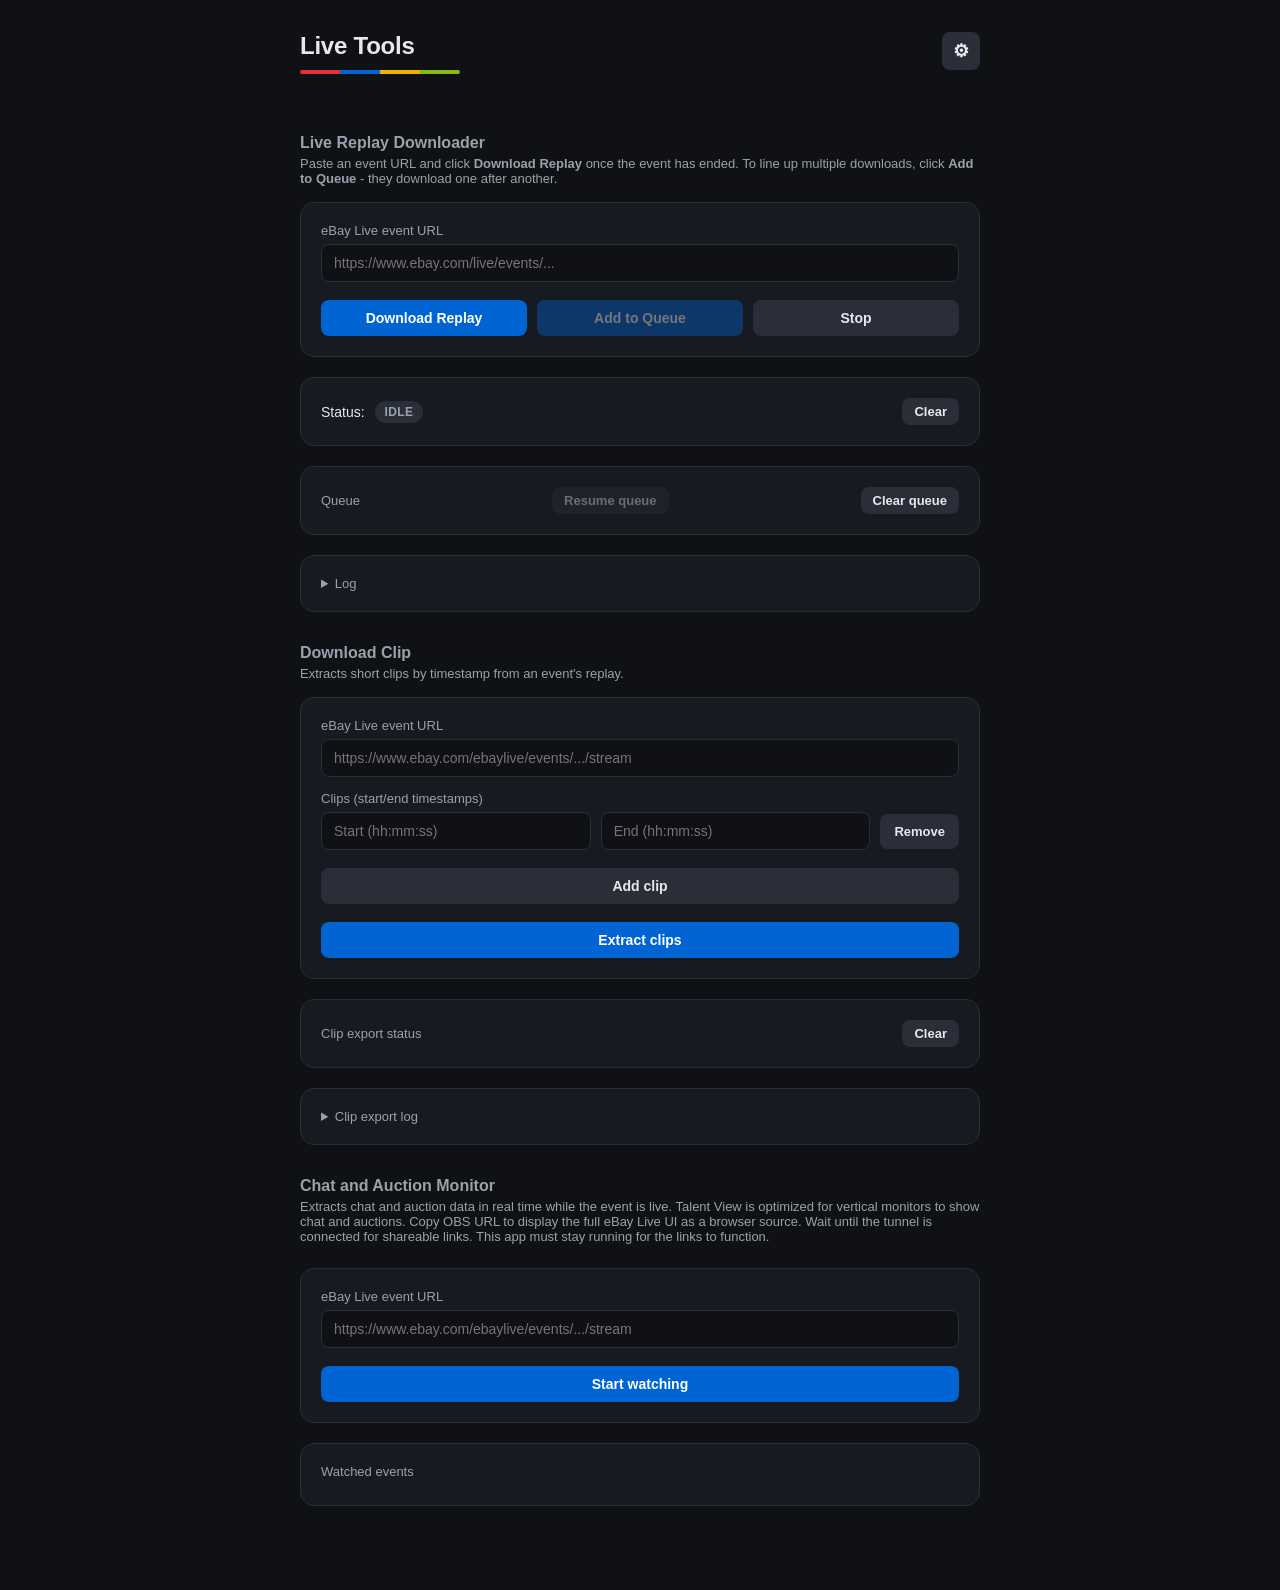
==== commit 2f286e90: "Replace the monitor/polling downloader with a one-shot Download Replay, merge Queue into it The down" ====
--- a/static/index.html
+++ b/static/index.html
@@ -42,20 +42,18 @@
 
     <h2>Live Replay Downloader</h2>
     <p style="color: #9aa1ac; font-size: 13px; margin: -8px 0 16px;">
-      Checks the event page every few seconds (the poll interval below) to see whether
-      it's still live. Once it detects the event has ended and a replay is ready, the
-      download starts automatically - no need to keep checking back yourself.
+      Paste an event URL and click <strong>Download Replay</strong> once the event has
+      ended. To line up multiple downloads, click <strong>Add to Queue</strong> - they
+      download one after another.
     </p>
 
     <div class="card">
       <label for="url">eBay Live event URL</label>
       <input id="url" type="text" placeholder="https://www.ebay.com/live/events/..." />
 
-      <label for="interval">Poll interval (seconds)</label>
-      <input id="interval" type="number" value="15" min="3" />
-
-      <div class="actions">
-        <button id="startBtn">Start monitoring</button>
+      <div class="actions">
+        <button id="startBtn">Download Replay</button>
+        <button id="queueAddBtn" disabled>Add to Queue</button>
         <button id="stopBtn" class="secondary">Stop</button>
       </div>
     </div>
@@ -64,6 +62,7 @@
       <div class="status-row">
         <span>Status:</span>
         <span id="statusBadge" class="badge badge-idle">IDLE</span>
+        <button id="clearBtn" class="secondary">Clear</button>
       </div>
 
       <div id="m3u8Row" class="hidden">
@@ -81,24 +80,6 @@
 
       <div id="downloadRow" class="hidden">
         <a id="downloadLink" href="#" download>Download replay file</a>
-      </div>
-    </div>
-
-    <div class="card">
-      <details class="log-details">
-        <summary>Log</summary>
-        <div id="log" class="log"></div>
-      </details>
-    </div>
-
-    <h2>Download Queue</h2>
-
-    <div class="card">
-      <label for="queueUrl">eBay Live event URL</label>
-      <input id="queueUrl" type="text" placeholder="https://www.ebay.com/live/events/..." />
-
-      <div class="actions">
-        <button id="queueAddBtn">Add to queue</button>
       </div>
     </div>
 
@@ -110,6 +91,13 @@
         <button id="clearQueueBtn" class="secondary">Clear queue</button>
       </div>
       <div id="queueList" class="queue-list"></div>
+    </div>
+
+    <div class="card">
+      <details class="log-details">
+        <summary>Log</summary>
+        <div id="log" class="log"></div>
+      </details>
     </div>
 
     <div id="overlayExportSection" class="hidden">
@@ -170,19 +158,14 @@
 
     <h2>Download Clip</h2>
     <p style="color: #9aa1ac; font-size: 13px; margin: -8px 0 16px;">
-      Extracts short clips by timestamp from an event's replay. Reuses an already-downloaded
-      file if you have one; otherwise it fetches just the segments covering the requested
-      range directly from the replay manifest (seconds, not a full download), falling back
-      to a full download only if that isn't possible for a given event. Clips are cut fast
-      (no re-encoding), so the exact start/end may land a couple seconds off from what you
-      typed, snapping to the nearest keyframe in the source.
+      Extracts short clips by timestamp from an event's replay.
     </p>
 
     <div class="card">
       <label for="clipExportEventUrl">eBay Live event URL</label>
       <input id="clipExportEventUrl" type="text" placeholder="https://www.ebay.com/ebaylive/events/.../stream" />
 
-      <label>Clips (start/end timestamps - mm:ss or hh:mm:ss)</label>
+      <label>Clips (start/end timestamps)</label>
       <div id="clipRows"></div>
 
       <div class="actions">
@@ -223,10 +206,8 @@
     <p style="color: #9aa1ac; font-size: 13px; margin: -8px 0 10px;">
       Extracts chat and auction data in real time while the event is live. Talent View is
       optimized for vertical monitors to show chat and auctions. Copy OBS URL to display the
-      full eBay Live UI as a browser source. Both links work from anywhere, not just this
-      computer (a sharing tunnel starts automatically when the app launches, so it's usually
-      already connected) - treat them as sensitive for as long as the app is running, since
-      anyone with the link can view them, no login required.
+      full eBay Live UI as a browser source. Wait until the tunnel is connected for
+      shareable links. This app must stay running for the links to function.
     </p>
     <div class="status-row" style="margin: -2px 0 16px;">
       <span id="tunnelStatusBadge" class="badge badge-idle hidden">IDLE</span>
